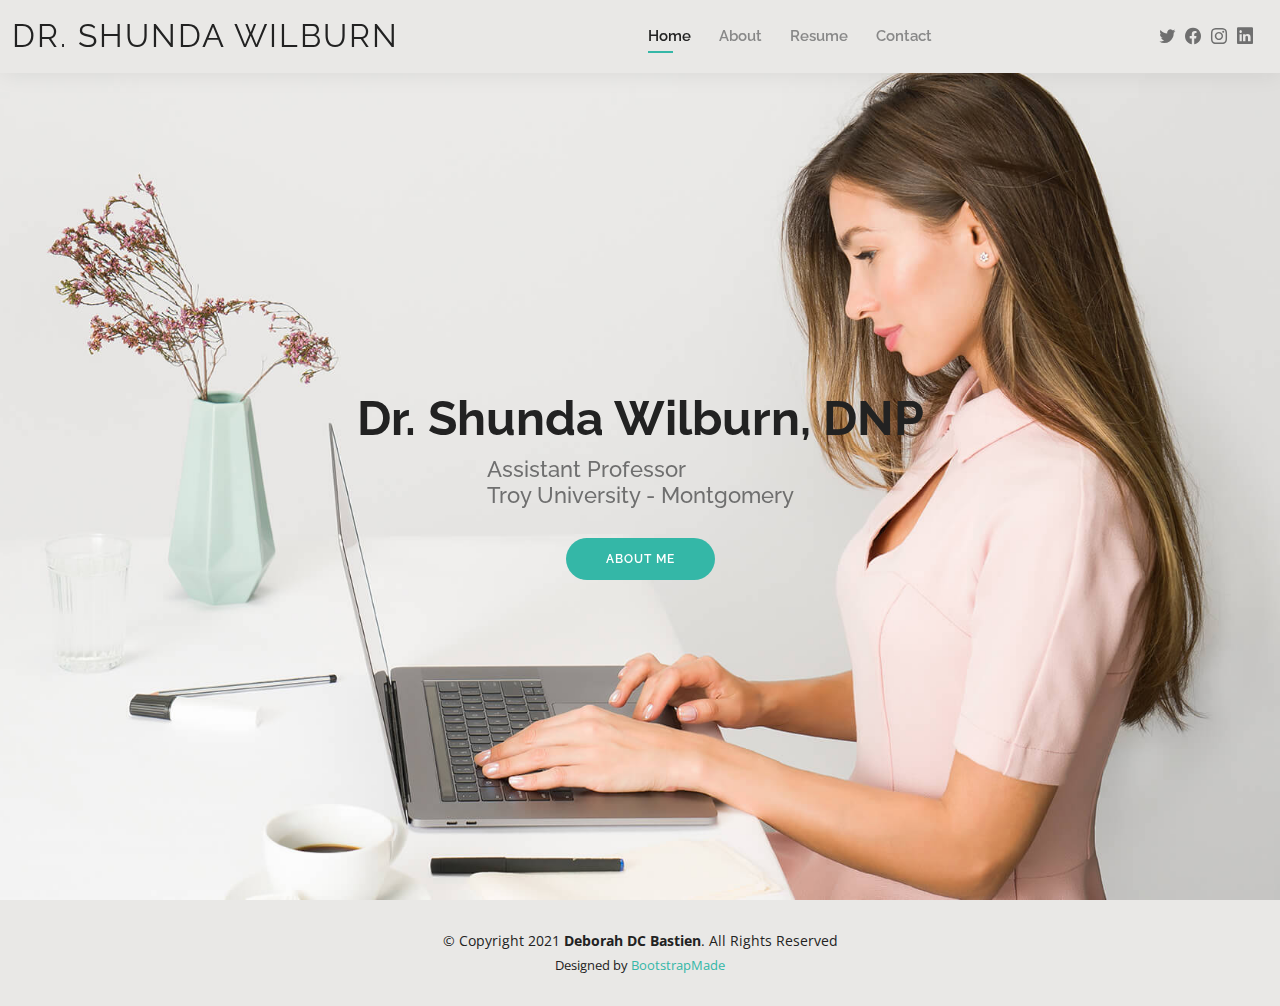
==== index.html @ 3a2a92f8 "Professional Website Design" ====
<!DOCTYPE html>
<html lang="en">

<head>
  <meta charset="utf-8">
  <meta content="width=device-width, initial-scale=1.0" name="viewport">

  <title>Shunda Wilburn</title>
  <meta content="" name="description">
  <meta content="" name="keywords">

  <!-- Favicons -->
  <link href="assets/img/favicon.png" rel="icon">
  <link href="assets/img/apple-touch-icon.png" rel="apple-touch-icon">

  <!-- Google Fonts -->
  <link href="https://fonts.googleapis.com/css?family=Open+Sans:300,300i,400,400i,600,600i,700,700i|Raleway:300,300i,400,400i,500,500i,600,600i,700,700i|Poppins:300,300i,400,400i,500,500i,600,600i,700,700i" rel="stylesheet">

  <!-- Vendor CSS Files -->
  <link href="assets/vendor/aos/aos.css" rel="stylesheet">
  <link href="assets/vendor/bootstrap/css/bootstrap.min.css" rel="stylesheet">
  <link href="assets/vendor/bootstrap-icons/bootstrap-icons.css" rel="stylesheet">
  <link href="assets/vendor/boxicons/css/boxicons.min.css" rel="stylesheet">
  <link href="assets/vendor/glightbox/css/glightbox.min.css" rel="stylesheet">
  <link href="assets/vendor/swiper/swiper-bundle.min.css" rel="stylesheet">

  <!-- Template Main CSS File -->
  <link href="assets/css/style.css" rel="stylesheet">

  <!-- =======================================================
  * Template Name: Kelly - v4.6.0
  * Template URL: https://bootstrapmade.com/kelly-free-bootstrap-cv-resume-html-template/
  * Author: BootstrapMade.com
  * License: https://bootstrapmade.com/license/
  ======================================================== -->
</head>

<body>

  <!-- ======= Header ======= -->
  <header id="header" class="fixed-top">
    <div class="container-fluid d-flex justify-content-between align-items-center">

      <h1 class="logo me-auto me-lg-0"><a href="index.html">Dr. Shunda Wilburn</a></h1>
      <!-- Uncomment below if you prefer to use an image logo -->
      <!-- <a href="index.html" class="logo"><img src="assets/img/logo.png" alt="" class="img-fluid"></a>-->

      <nav id="navbar" class="navbar order-last order-lg-0">
        <ul>
          <li><a class="active" href="index.html">Home</a></li>
          <li><a href="about.html">About</a></li>
          <li><a href="resume.html">Resume</a></li>
          <!-- <li><a href="services.html">Services</a></li>
          <li><a href="portfolio.html">Portfolio</a></li> -->
          <li><a href="contact.html">Contact</a></li>
        </ul>
        <i class="bi bi-list mobile-nav-toggle"></i>
      </nav><!-- .navbar -->

      <div class="header-social-links">
        <a href="#" class="twitter"><i class="bi bi-twitter"></i></a>
        <a href="#" class="facebook"><i class="bi bi-facebook"></i></a>
        <a href="#" class="instagram"><i class="bi bi-instagram"></i></a>
        <a href="#" class="linkedin"><i class="bi bi-linkedin"></i></i></a>
      </div>

    </div>

  </header><!-- End Header -->

  <!-- ======= Hero Section ======= -->
  <section id="hero" class="d-flex align-items-center">
    <div class="container d-flex flex-column align-items-center" data-aos="zoom-in" data-aos-delay="100">
      <!-- Set this to be aligned center in CSS -->
      <h1>Dr. Shunda Wilburn, DNP</h1>
      <h2>Assistant Professor <br> Troy University - Montgomery
      </h2>
      <a href="about.html" class="btn-about">About Me</a>
    </div>
  </section><!-- End Hero -->

  <!-- ======= Footer ======= -->
  <footer id="footer">
    <div class="container">
      <div class="copyright">
        &copy; Copyright 2021 <strong><span>Deborah DC Bastien</span></strong>. All Rights Reserved
      </div>
      <div class="credits">
        <!-- All the links in the footer should remain intact. -->
        <!-- You can delete the links only if you purchased the pro version. -->
        <!-- Licensing information: https://bootstrapmade.com/license/ -->
        <!-- Purchase the pro version with working PHP/AJAX contact form: https://bootstrapmade.com/kelly-free-bootstrap-cv-resume-html-template/ -->
        Designed by <a href="https://bootstrapmade.com/">BootstrapMade</a>
      </div>
    </div>
  </footer><!-- End  Footer -->

  <div id="preloader"></div>
  <a href="#" class="back-to-top d-flex align-items-center justify-content-center"><i class="bi bi-arrow-up-short"></i></a>

  <!-- Vendor JS Files -->
  <script src="assets/vendor/aos/aos.js"></script>
  <script src="assets/vendor/bootstrap/js/bootstrap.bundle.min.js"></script>
  <script src="assets/vendor/glightbox/js/glightbox.min.js"></script>
  <script src="assets/vendor/isotope-layout/isotope.pkgd.min.js"></script>
  <script src="assets/vendor/php-email-form/validate.js"></script>
  <script src="assets/vendor/purecounter/purecounter.js"></script>
  <script src="assets/vendor/swiper/swiper-bundle.min.js"></script>
  <script src="assets/vendor/waypoints/noframework.waypoints.js"></script>

  <!-- Template Main JS File -->
  <script src="assets/js/main.js"></script>

</body>

</html>
---- assets/css/style.css ----
/**
* Template Name: Kelly - v4.6.0
* Template URL: https://bootstrapmade.com/kelly-free-bootstrap-cv-resume-html-template/
* Author: BootstrapMade.com
* License: https://bootstrapmade.com/license/
*/

/*--------------------------------------------------------------
# General
--------------------------------------------------------------*/
body {
  font-family: "Open Sans", sans-serif;
  color: #444444;
}

a {
  color: #34b7a7;
  text-decoration: none;
}

a:hover {
  color: #51cdbe;
  text-decoration: none;
}

h1, h2, h3, h4, h5, h6 {
  font-family: "Raleway", sans-serif;
}

#main {
  margin-top: 50px;
}
@media (max-width: 992px) {
  #main {
    margin-top: 30px;
  }
}

/*--------------------------------------------------------------
# Preloader
--------------------------------------------------------------*/
#preloader {
  position: fixed;
  top: 0;
  left: 0;
  right: 0;
  bottom: 0;
  z-index: 9999;
  overflow: hidden;
  background: #fff;
}

#preloader:before {
  content: "";
  position: fixed;
  top: calc(50% - 30px);
  left: calc(50% - 30px);
  border: 6px solid #34b7a7;
  border-top-color: #dcf5f2;
  border-radius: 50%;
  width: 60px;
  height: 60px;
  -webkit-animation: animate-preloader 1s linear infinite;
  animation: animate-preloader 1s linear infinite;
}

@-webkit-keyframes animate-preloader {
  0% {
    transform: rotate(0deg);
  }
  100% {
    transform: rotate(360deg);
  }
}

@keyframes animate-preloader {
  0% {
    transform: rotate(0deg);
  }
  100% {
    transform: rotate(360deg);
  }
}
/*--------------------------------------------------------------
# Back to top button
--------------------------------------------------------------*/
.back-to-top {
  position: fixed;
  visibility: hidden;
  opacity: 0;
  right: 15px;
  bottom: 15px;
  z-index: 996;
  background: #34b7a7;
  width: 40px;
  height: 40px;
  border-radius: 50px;
  transition: all 0.4s;
}
.back-to-top i {
  font-size: 24px;
  color: #fff;
  line-height: 0;
}
.back-to-top:hover {
  background: #49cbbb;
  color: #fff;
}
.back-to-top.active {
  visibility: visible;
  opacity: 1;
}

/*--------------------------------------------------------------
# Header
--------------------------------------------------------------*/
#header {
  background: #e9e8e6;
  box-shadow: 0px 0px 25px 0 rgba(0, 0, 0, 0.08);
  z-index: 997;
  padding: 15px 0;
}
#header .logo {
  font-size: 32px;
  margin: 0;
  padding: 0;
  line-height: 1;
  font-weight: 400;
  letter-spacing: 2px;
  text-transform: uppercase;
}
#header .logo a {
  color: #222222;
}
#header .logo img {
  max-height: 40px;
}
@media (max-width: 992px) {
  #header .logo {
    font-size: 28px;
  }
}

/*--------------------------------------------------------------
# Header Social Links
--------------------------------------------------------------*/
.header-social-links {
  padding-right: 15px;
}
.header-social-links a {
  color: #6f6f6f;
  padding-left: 6px;
  display: inline-block;
  line-height: 0px;
  transition: 0.3s;
  font-size: 16px;
}
.header-social-links a:hover {
  color: #34b7a7;
}

/*--------------------------------------------------------------
# Navigation Menu
--------------------------------------------------------------*/
/**
* Desktop Navigation 
*/
.navbar {
  padding: 0;
}
.navbar ul {
  margin: 0;
  padding: 0;
  display: flex;
  list-style: none;
  align-items: center;
}
.navbar li {
  position: relative;
  padding: 10px 0 10px 28px;
}
.navbar a, .navbar a:focus {
  display: flex;
  align-items: center;
  justify-content: space-between;
  font-family: "Raleway", sans-serif;
  font-size: 15px;
  font-weight: 600;
  color: #888888;
  white-space: nowrap;
  transition: 0.3s;
  position: relative;
}
.navbar a i, .navbar a:focus i {
  font-size: 12px;
  line-height: 0;
  margin-left: 5px;
}
.navbar > ul > li > a:before {
  content: "";
  position: absolute;
  width: 0;
  height: 2px;
  bottom: -5px;
  left: 0;
  background-color: #34b7a7;
  visibility: hidden;
  width: 0px;
  transition: all 0.3s ease-in-out 0s;
}
.navbar a:hover:before, .navbar li:hover > a:before, .navbar .active:before {
  visibility: visible;
  width: 25px;
}
.navbar a:hover, .navbar .active, .navbar .active:focus, .navbar li:hover > a {
  color: #222222;
}
.navbar .dropdown ul {
  display: block;
  position: absolute;
  left: 14px;
  top: calc(100% + 30px);
  margin: 0;
  padding: 10px 0;
  z-index: 99;
  opacity: 0;
  visibility: hidden;
  background: #fff;
  box-shadow: 0px 0px 30px rgba(127, 137, 161, 0.25);
  transition: 0.3s;
  border-radius: 4px;
}
.navbar .dropdown ul li {
  min-width: 200px;
  padding: 0;
}
.navbar .dropdown ul a {
  padding: 10px 20px;
  font-size: 15px;
  text-transform: none;
  font-weight: 600;
}
.navbar .dropdown ul a i {
  font-size: 12px;
}
.navbar .dropdown ul a:hover, .navbar .dropdown ul .active:hover, .navbar .dropdown ul li:hover > a {
  color: #34b7a7;
}
.navbar .dropdown:hover > ul {
  opacity: 1;
  top: 100%;
  visibility: visible;
}
.navbar .dropdown .dropdown ul {
  top: 0;
  left: calc(100% - 30px);
  visibility: hidden;
}
.navbar .dropdown .dropdown:hover > ul {
  opacity: 1;
  top: 0;
  left: 100%;
  visibility: visible;
}
@media (max-width: 1366px) {
  .navbar .dropdown .dropdown ul {
    left: -90%;
  }
  .navbar .dropdown .dropdown:hover > ul {
    left: -100%;
  }
}

/**
* Mobile Navigation 
*/
.mobile-nav-toggle {
  color: #222222;
  font-size: 28px;
  cursor: pointer;
  display: none;
  line-height: 0;
  transition: 0.5s;
}
.mobile-nav-toggle.bi-x {
  color: #fff;
}

@media (max-width: 991px) {
  .mobile-nav-toggle {
    display: block;
  }

  .navbar ul {
    display: none;
  }
}
.navbar-mobile {
  position: fixed;
  overflow: hidden;
  top: 0;
  right: 0;
  left: 0;
  bottom: 0;
  background: rgba(9, 9, 9, 0.9);
  transition: 0.3s;
  z-index: 999;
}
.navbar-mobile .mobile-nav-toggle {
  position: absolute;
  top: 15px;
  right: 15px;
}
.navbar-mobile ul {
  display: block;
  position: absolute;
  top: 55px;
  right: 15px;
  bottom: 15px;
  left: 15px;
  padding: 10px 0;
  border-radius: 10px;
  background-color: #fff;
  overflow-y: auto;
  transition: 0.3s;
}
.navbar-mobile a, .navbar-mobile a:focus {
  font-size: 15px;
  padding-right: 15px;
  color: #222222;
}
.navbar-mobile a:hover, .navbar-mobile .active, .navbar-mobile li:hover > a {
  color: #34b7a7;
}
.navbar-mobile .getstarted, .navbar-mobile .getstarted:focus {
  margin: 15px;
}
.navbar-mobile .dropdown ul {
  position: static;
  display: none;
  margin: 10px 20px;
  padding: 10px 0;
  z-index: 99;
  opacity: 1;
  visibility: visible;
  background: #fff;
  box-shadow: 0px 0px 30px rgba(127, 137, 161, 0.25);
}
.navbar-mobile .dropdown ul li {
  min-width: 200px;
}
.navbar-mobile .dropdown ul a {
  padding: 10px 20px;
}
.navbar-mobile .dropdown ul a i {
  font-size: 12px;
}
.navbar-mobile .dropdown ul a:hover, .navbar-mobile .dropdown ul .active:hover, .navbar-mobile .dropdown ul li:hover > a {
  color: #34b7a7;
}
.navbar-mobile .dropdown > .dropdown-active {
  display: block;
}

/*--------------------------------------------------------------
# Hero Section
--------------------------------------------------------------*/
#hero {
  width: 100%;
  height: 100vh;
  background: url("../img/hero-bg.jpg") top right;
  background-size: cover;
}
#hero .container {
  padding-top: 70px;
  position: relative;
}
@media (max-width: 992px) {
  #hero .container {
    padding-top: 58px;
  }
}
#hero h1 {
  margin: 0;
  font-size: 48px;
  font-weight: 700;
  line-height: 56px;
  color: #222222;
}
#hero h2 {
  color: #6f6f6f;
  margin: 10px 0 0 0;
  font-size: 22px;
}
#hero .btn-about {
  font-family: "Raleway", sans-serif;
  text-transform: uppercase;
  font-weight: 600;
  font-size: 12px;
  letter-spacing: 1px;
  display: inline-block;
  padding: 12px 40px;
  border-radius: 50px;
  transition: 0.5s;
  margin-top: 30px;
  color: #fff;
  background: #34b7a7;
}
#hero .btn-about:hover {
  background: #3dc8b7;
}
@media (min-width: 1024px) {
  #hero {
    background-attachment: fixed;
  }
}
@media (max-width: 992px) {
  #hero:before {
    content: "";
    background: rgba(255, 255, 255, 0.8);
    position: absolute;
    bottom: 0;
    top: 0;
    left: 0;
    right: 0;
  }
  #hero h1 {
    font-size: 28px;
    line-height: 36px;
  }
  #hero h2 {
    font-size: 18px;
    line-height: 24px;
  }
}

/*--------------------------------------------------------------
# Sections General
--------------------------------------------------------------*/
section {
  padding: 60px 0;
}

.section-bg {
  background-color: #e7f8f6;
}

.section-title {
  text-align: center;
  padding-bottom: 30px;
}
.section-title h2 {
  font-size: 32px;
  font-weight: bold;
  text-transform: uppercase;
  margin-bottom: 20px;
  padding-bottom: 20px;
  position: relative;
}
.section-title h2::after {
  content: "";
  position: absolute;
  display: block;
  width: 50px;
  height: 3px;
  background: #34b7a7;
  bottom: 0;
  left: calc(50% - 25px);
}
.section-title p {
  margin-bottom: 0;
}

/*--------------------------------------------------------------
# Cta
--------------------------------------------------------------*/
.cta {
  background: linear-gradient(rgba(0, 0, 0, 0.6), rgba(0, 0, 0, 0.6)), url("../img/bg-1.jpg") fixed center center;
  background-size: cover;
  padding: 80px 0;
}
.cta h3 {
  color: #fff;
  font-size: 28px;
  font-weight: 700;
}
.cta p {
  color: #fff;
}
.cta .cta-btn {
  font-family: "Raleway", sans-serif;
  text-transform: uppercase;
  font-weight: 500;
  font-size: 16px;
  letter-spacing: 1px;
  display: inline-block;
  padding: 8px 20px;
  border-radius: 2px;
  transition: 0.5s;
  margin: 10px;
  border: 2px solid #fff;
  color: #fff;
}
.cta .cta-btn:hover {
  background: #34b7a7;
  border: 2px solid #34b7a7;
}
@media (max-width: 1024px) {
  .cta {
    background-attachment: scroll;
  }
}
@media (min-width: 769px) {
  .cta .cta-btn-container {
    display: flex;
    align-items: center;
    justify-content: flex-end;
  }
}

/*--------------------------------------------------------------
# About
--------------------------------------------------------------*/
.about .content h3 {
  font-weight: 700;
  font-size: 26px;
  color: #555555;
}
.about .content ul {
  list-style: none;
  padding: 0;
}
.about .content ul li {
  padding-bottom: 10px;
}
.about .content ul i {
  font-size: 20px;
  padding-right: 2px;
  color: #34b7a7;
}
.about .content p:last-child {
  margin-bottom: 0;
}

/*--------------------------------------------------------------
# Skills
--------------------------------------------------------------*/
.skills .progress {
  height: 60px;
  display: block;
  background: none;
  border-radius: 0;
}
.skills .progress .skill {
  padding: 10px 0;
  margin: 0 0 6px 0;
  text-transform: uppercase;
  display: block;
  font-weight: 600;
  font-family: "Poppins", sans-serif;
  color: #222222;
}
.skills .progress .skill .val {
  float: right;
  font-style: normal;
}
.skills .progress-bar-wrap {
  background: #f3f3f3;
}
.skills .progress-bar {
  width: 1px;
  height: 10px;
  transition: 0.9s;
  background-color: #34b7a7;
}

/*--------------------------------------------------------------
# Facts
--------------------------------------------------------------*/
.facts .counters span {
  font-size: 48px;
  display: block;
  color: #34b7a7;
}
.facts .counters p {
  padding: 0;
  margin: 0 0 20px 0;
  font-family: "Raleway", sans-serif;
  font-size: 14px;
}

/*--------------------------------------------------------------
# Testimonials
--------------------------------------------------------------*/
.testimonials .section-header {
  margin-bottom: 40px;
}
.testimonials .testimonials-carousel, .testimonials .testimonials-slider {
  overflow: hidden;
}
.testimonials .testimonial-item {
  text-align: center;
}
.testimonials .testimonial-item .testimonial-img {
  width: 120px;
  border-radius: 50%;
  border: 4px solid #fff;
  margin: 0 auto;
}
.testimonials .testimonial-item h3 {
  font-size: 20px;
  font-weight: bold;
  margin: 10px 0 5px 0;
  color: #111;
}
.testimonials .testimonial-item h4 {
  font-size: 14px;
  color: #999;
  margin: 0 0 15px 0;
}
.testimonials .testimonial-item .quote-icon-left, .testimonials .testimonial-item .quote-icon-right {
  color: #c8efea;
  font-size: 26px;
}
.testimonials .testimonial-item .quote-icon-left {
  display: inline-block;
  left: -5px;
  position: relative;
}
.testimonials .testimonial-item .quote-icon-right {
  display: inline-block;
  right: -5px;
  position: relative;
  top: 10px;
}
.testimonials .testimonial-item p {
  font-style: italic;
  margin: 0 auto 15px auto;
}
@media (min-width: 992px) {
  .testimonials .testimonial-item p {
    width: 80%;
  }
}
.testimonials .swiper-pagination {
  margin-top: 20px;
  position: relative;
}
.testimonials .swiper-pagination .swiper-pagination-bullet {
  width: 12px;
  height: 12px;
  background-color: #fff;
  opacity: 1;
  border: 1px solid #34b7a7;
}
.testimonials .swiper-pagination .swiper-pagination-bullet-active {
  background-color: #34b7a7;
}

/*--------------------------------------------------------------
# Resume
--------------------------------------------------------------*/
.resume .resume-title {
  font-size: 26px;
  font-weight: 400;
  margin-top: 20px;
  margin-bottom: 20px;
  color: #222222;
}
.resume .resume-item {
  padding: 0 0 20px 20px;
  margin-top: -2px;
  border-left: 2px solid #34b7a7;
  position: relative;
}
.resume .resume-item h4 {
  line-height: 18px;
  font-size: 18px;
  font-weight: 600;
  font-family: "Poppins", sans-serif;
  color: #1d685f;
  margin-bottom: 10px;
}
.resume .resume-item h5 {
  font-size: 16px;
  background: #effbf9;
  padding: 5px 15px;
  display: inline-block;
  font-weight: 600;
  margin-bottom: 10px;
  color: #34b7a7;
}
.resume .resume-item ul {
  padding-left: 20px;
}
.resume .resume-item ul li {
  padding-bottom: 10px;
}
.resume .resume-item:last-child {
  padding-bottom: 0;
}
.resume .resume-item::before {
  content: "";
  position: absolute;
  width: 16px;
  height: 16px;
  border-radius: 50px;
  left: -9px;
  top: 0;
  background: #fff;
  border: 2px solid #34b7a7;
}

/*--------------------------------------------------------------
# Services
--------------------------------------------------------------*/
.services .icon-box {
  text-align: center;
  padding: 70px 20px 80px 20px;
  transition: all ease-in-out 0.3s;
  background: #fff;
  box-shadow: 0px 0 35px 0 rgba(0, 0, 0, 0.08);
}
.services .icon-box .icon {
  margin: 0 auto;
  width: 100px;
  height: 100px;
  display: flex;
  align-items: center;
  justify-content: center;
  transition: ease-in-out 0.3s;
  position: relative;
}
.services .icon-box .icon i {
  font-size: 36px;
  transition: 0.5s;
  position: relative;
}
.services .icon-box .icon svg {
  position: absolute;
  top: 0;
  left: 0;
}
.services .icon-box .icon svg path {
  transition: 0.5s;
  fill: #f5f5f5;
}
.services .icon-box h4 {
  font-weight: 600;
  margin: 10px 0 15px 0;
  font-size: 22px;
}
.services .icon-box h4 a {
  color: #222222;
  transition: ease-in-out 0.3s;
}
.services .icon-box p {
  line-height: 24px;
  font-size: 14px;
  margin-bottom: 0;
}
.services .iconbox-blue i {
  color: #47aeff;
}
.services .iconbox-blue:hover .icon i {
  color: #fff;
}
.services .iconbox-blue:hover .icon path {
  fill: #47aeff;
}
.services .iconbox-orange i {
  color: #ffa76e;
}
.services .iconbox-orange:hover .icon i {
  color: #fff;
}
.services .iconbox-orange:hover .icon path {
  fill: #ffa76e;
}
.services .iconbox-pink i {
  color: #e80368;
}
.services .iconbox-pink:hover .icon i {
  color: #fff;
}
.services .iconbox-pink:hover .icon path {
  fill: #e80368;
}
.services .iconbox-yellow i {
  color: #ffbb2c;
}
.services .iconbox-yellow:hover .icon i {
  color: #fff;
}
.services .iconbox-yellow:hover .icon path {
  fill: #ffbb2c;
}
.services .iconbox-red i {
  color: #ff5828;
}
.services .iconbox-red:hover .icon i {
  color: #fff;
}
.services .iconbox-red:hover .icon path {
  fill: #ff5828;
}
.services .iconbox-teal i {
  color: #11dbcf;
}
.services .iconbox-teal:hover .icon i {
  color: #fff;
}
.services .iconbox-teal:hover .icon path {
  fill: #11dbcf;
}

/*--------------------------------------------------------------
# Portfolio
--------------------------------------------------------------*/
.portfolio .portfolio-item {
  margin-bottom: 30px;
}
.portfolio #portfolio-flters {
  padding: 0;
  margin: 0 auto 20px auto;
  list-style: none;
  text-align: center;
}
.portfolio #portfolio-flters li {
  cursor: pointer;
  display: inline-block;
  padding: 8px 16px 10px 16px;
  font-size: 13px;
  font-weight: 500;
  line-height: 1;
  text-transform: uppercase;
  color: #444444;
  margin-bottom: 5px;
  transition: all 0.3s ease-in-out;
  border-radius: 50px;
}
.portfolio #portfolio-flters li:hover, .portfolio #portfolio-flters li.filter-active {
  color: #fff;
  background: #34b7a7;
}
.portfolio #portfolio-flters li:last-child {
  margin-right: 0;
}
.portfolio .portfolio-wrap {
  transition: 0.3s;
  position: relative;
  overflow: hidden;
  z-index: 1;
  background: rgba(34, 34, 34, 0.6);
}
.portfolio .portfolio-wrap::before {
  content: "";
  background: rgba(34, 34, 34, 0.6);
  position: absolute;
  left: 0;
  right: 0;
  top: 0;
  bottom: 0;
  transition: all ease-in-out 0.3s;
  z-index: 2;
  opacity: 0;
}
.portfolio .portfolio-wrap img {
  transition: all ease-in-out 0.3s;
}
.portfolio .portfolio-wrap .portfolio-info {
  opacity: 0;
  position: absolute;
  top: 0;
  left: 0;
  right: 0;
  bottom: 0;
  z-index: 3;
  transition: all ease-in-out 0.3s;
  display: flex;
  flex-direction: column;
  justify-content: flex-end;
  align-items: flex-start;
  padding: 20px;
}
.portfolio .portfolio-wrap .portfolio-info h4 {
  font-size: 20px;
  color: #fff;
  font-weight: 600;
}
.portfolio .portfolio-wrap .portfolio-info p {
  color: rgba(255, 255, 255, 0.7);
  font-size: 14px;
  text-transform: uppercase;
  padding: 0;
  margin: 0;
  font-style: italic;
}
.portfolio .portfolio-wrap .portfolio-links {
  text-align: center;
  z-index: 4;
}
.portfolio .portfolio-wrap .portfolio-links a {
  color: #fff;
  margin: 0 5px 0 0;
  font-size: 28px;
  display: inline-block;
  transition: 0.3s;
}
.portfolio .portfolio-wrap .portfolio-links a:hover {
  color: #78d9cd;
}
.portfolio .portfolio-wrap:hover::before {
  opacity: 1;
}
.portfolio .portfolio-wrap:hover img {
  transform: scale(1.2);
}
.portfolio .portfolio-wrap:hover .portfolio-info {
  opacity: 1;
}

/*--------------------------------------------------------------
# Portfolio Details
--------------------------------------------------------------*/
.portfolio-details {
  padding-top: 0;
}
.portfolio-details .portfolio-details-slider img {
  width: 100%;
}
.portfolio-details .portfolio-details-slider .swiper-pagination {
  margin-top: 20px;
  position: relative;
}
.portfolio-details .portfolio-details-slider .swiper-pagination .swiper-pagination-bullet {
  width: 12px;
  height: 12px;
  background-color: #fff;
  opacity: 1;
  border: 1px solid #34b7a7;
}
.portfolio-details .portfolio-details-slider .swiper-pagination .swiper-pagination-bullet-active {
  background-color: #34b7a7;
}
.portfolio-details .portfolio-info {
  padding: 30px;
  box-shadow: 0px 0 30px rgba(34, 34, 34, 0.08);
}
.portfolio-details .portfolio-info h3 {
  font-size: 22px;
  font-weight: 700;
  margin-bottom: 20px;
  padding-bottom: 20px;
  border-bottom: 1px solid #eee;
}
.portfolio-details .portfolio-info ul {
  list-style: none;
  padding: 0;
  font-size: 15px;
}
.portfolio-details .portfolio-info ul li + li {
  margin-top: 10px;
}
.portfolio-details .portfolio-description {
  padding-top: 30px;
}
.portfolio-details .portfolio-description h2 {
  font-size: 26px;
  font-weight: 700;
  margin-bottom: 20px;
}
.portfolio-details .portfolio-description p {
  padding: 0;
}

/*--------------------------------------------------------------
# Contact
--------------------------------------------------------------*/
.contact .info {
  width: 100%;
  background: #fff;
}
.contact .info i {
  font-size: 20px;
  color: #34b7a7;
  float: left;
  width: 44px;
  height: 44px;
  background: #effbf9;
  display: flex;
  justify-content: center;
  align-items: center;
  border-radius: 50px;
  transition: all 0.3s ease-in-out;
}
.contact .info h4 {
  padding: 0 0 0 60px;
  font-size: 22px;
  font-weight: 600;
  margin-bottom: 5px;
  color: #222222;
}
.contact .info p {
  padding: 0 0 0 60px;
  margin-bottom: 0;
  font-size: 14px;
  color: #555555;
}
.contact .info .email, .contact .info .phone {
  margin-top: 40px;
}
.contact .info .email:hover i, .contact .info .address:hover i, .contact .info .phone:hover i {
  background: #34b7a7;
  color: #fff;
}
.contact .php-email-form {
  width: 100%;
  background: #fff;
}
.contact .php-email-form .form-group {
  padding-bottom: 8px;
}
.contact .php-email-form .error-message {
  display: none;
  color: #fff;
  background: #ed3c0d;
  text-align: center;
  padding: 15px;
  font-weight: 600;
}
.contact .php-email-form .sent-message {
  display: none;
  color: #fff;
  background: #18d26e;
  text-align: center;
  padding: 15px;
  font-weight: 600;
}
.contact .php-email-form .loading {
  display: none;
  background: #fff;
  text-align: center;
  padding: 15px;
}
.contact .php-email-form .loading:before {
  content: "";
  display: inline-block;
  border-radius: 50%;
  width: 24px;
  height: 24px;
  margin: 0 10px -6px 0;
  border: 3px solid #18d26e;
  border-top-color: #eee;
  -webkit-animation: animate-loading 1s linear infinite;
  animation: animate-loading 1s linear infinite;
}
.contact .php-email-form input, .contact .php-email-form textarea {
  border-radius: 4px;
  box-shadow: none;
  font-size: 14px;
}
.contact .php-email-form input:focus, .contact .php-email-form textarea:focus {
  border-color: #34b7a7;
}
.contact .php-email-form input {
  height: 44px;
}
.contact .php-email-form textarea {
  padding: 10px 12px;
}
.contact .php-email-form button[type=submit] {
  background: #34b7a7;
  border: 0;
  padding: 10px 30px 12px 30px;
  color: #fff;
  transition: 0.4s;
  border-radius: 50px;
}
.contact .php-email-form button[type=submit]:hover {
  background: #3dc8b7;
}
@-webkit-keyframes animate-loading {
  0% {
    transform: rotate(0deg);
  }
  100% {
    transform: rotate(360deg);
  }
}
@keyframes animate-loading {
  0% {
    transform: rotate(0deg);
  }
  100% {
    transform: rotate(360deg);
  }
}

/*--------------------------------------------------------------
# Footer
--------------------------------------------------------------*/
#footer {
  background: #e9e8e6;
  padding: 30px 0;
  color: #222222;
  font-size: 14px;
  text-align: center;
}
#footer .credits {
  padding-top: 5px;
  font-size: 13px;
}
#footer .credits a {
  color: #34b7a7;
}
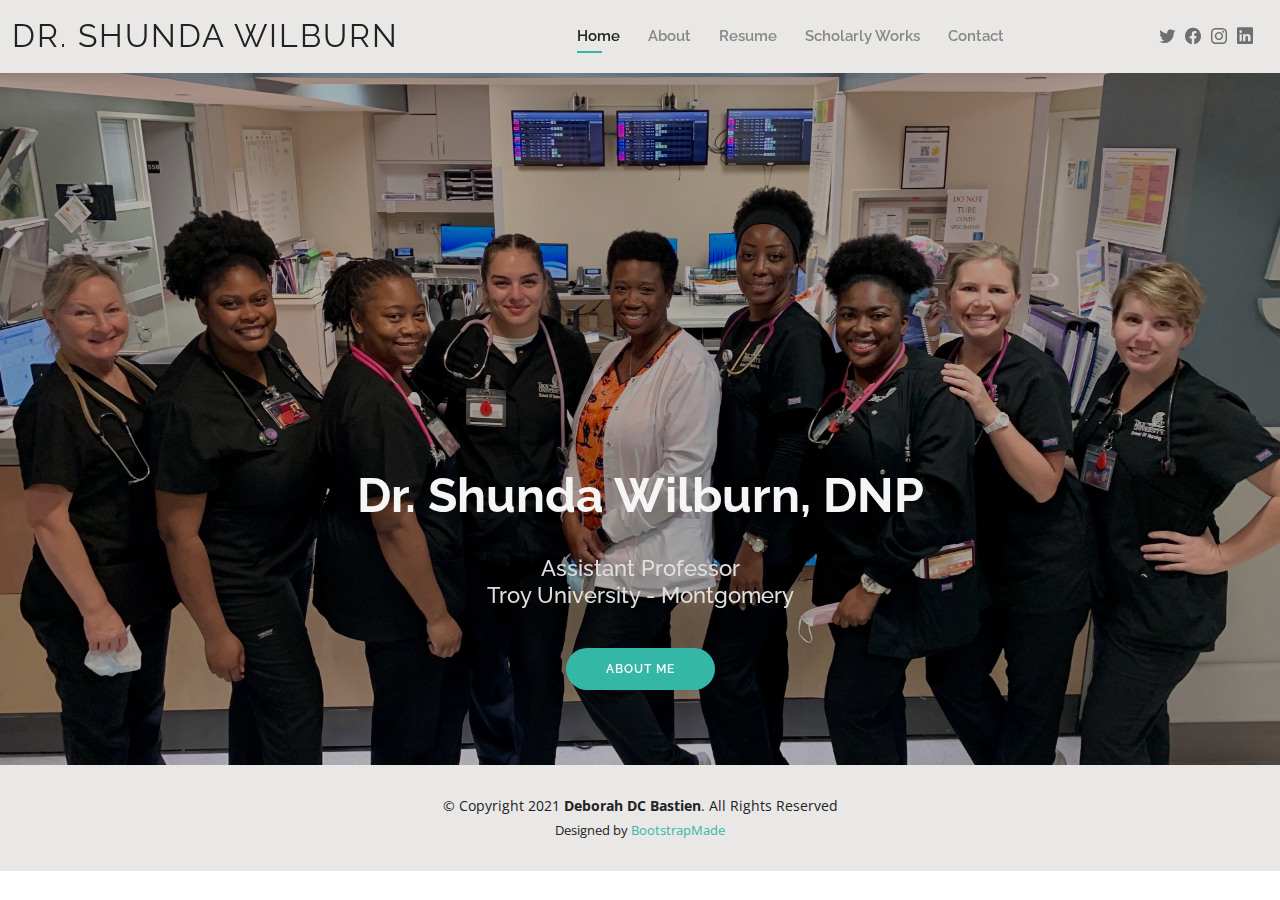
==== commit e468c7e0: "Added Scholarly Works and links to journals and poster, need to work on image sizing" ====
--- a/index.html
+++ b/index.html
@@ -50,8 +50,8 @@
           <li><a class="active" href="index.html">Home</a></li>
           <li><a href="about.html">About</a></li>
           <li><a href="resume.html">Resume</a></li>
-          <!-- <li><a href="services.html">Services</a></li>
-          <li><a href="portfolio.html">Portfolio</a></li> -->
+          <!-- <li><a href="services.html">Services</a></li> -->
+          <li><a href="portfolio.html">Scholarly Works</a></li> 
           <li><a href="contact.html">Contact</a></li>
         </ul>
         <i class="bi bi-list mobile-nav-toggle"></i>
@@ -73,7 +73,7 @@
     <div class="container d-flex flex-column align-items-center" data-aos="zoom-in" data-aos-delay="100">
       <!-- Set this to be aligned center in CSS -->
       <h1>Dr. Shunda Wilburn, DNP</h1>
-      <h2>Assistant Professor <br> Troy University - Montgomery
+      <h2><Center>Assistant Professor <br> Troy University - Montgomery 
       </h2>
       <a href="about.html" class="btn-about">About Me</a>
     </div>
--- a/assets/css/style.css
+++ b/assets/css/style.css
@@ -367,12 +367,14 @@
 --------------------------------------------------------------*/
 #hero {
   width: 100%;
-  height: 100vh;
-  background: url("../img/hero-bg.jpg") top right;
-  background-size: cover;
+  height: 85vh;
+  background:linear-gradient(rgba(0,0,0,0.3), rgba(0,0,0,0.3)), url("../img/Wilburnclinical.fa21.jpg") no-repeat center center;
+
+  background-size: 105%;
+
 }
 #hero .container {
-  padding-top: 70px;
+  padding-top: 400px;
   position: relative;
 }
 @media (max-width: 992px) {
@@ -384,13 +386,16 @@
   margin: 0;
   font-size: 48px;
   font-weight: 700;
-  line-height: 56px;
-  color: #222222;
+  line-height: 40px;
+  color: whitesmoke;
 }
 #hero h2 {
-  color: #6f6f6f;
+  color: rgb(226, 223, 223); 
   margin: 10px 0 0 0;
   font-size: 22px;
+  padding-top: 30px;
+  padding-bottom: 30px;
+  
 }
 #hero .btn-about {
   font-family: "Raleway", sans-serif;
@@ -402,7 +407,7 @@
   padding: 12px 40px;
   border-radius: 50px;
   transition: 0.5s;
-  margin-top: 30px;
+  margin-top: 10px;
   color: #fff;
   background: #34b7a7;
 }
@@ -427,6 +432,7 @@
   #hero h1 {
     font-size: 28px;
     line-height: 36px;
+    
   }
   #hero h2 {
     font-size: 18px;
